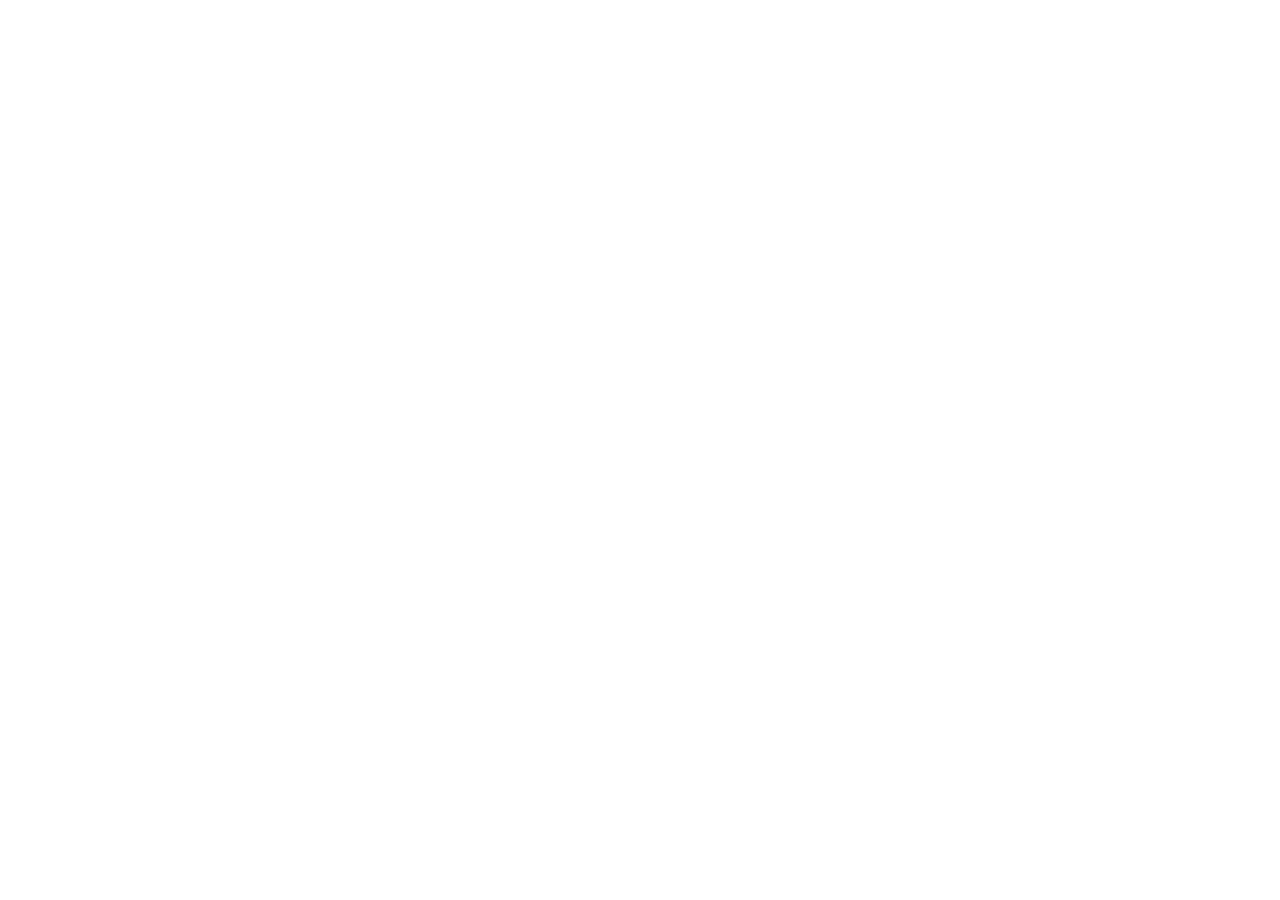
==== frontend/checkin-app/index.html @ 1bbc7848 "feat:Adicinar protótipo da tela da recepção" ====
<!DOCTYPE html>
<html lang="en">
<head>
    <meta charset="UTF-8">
    <meta name="viewport" content="width=device-width, initial-scale=1.0">
    <title>Hotel Check-in app</title>
</head> 
<body>
    
</body>
</html>
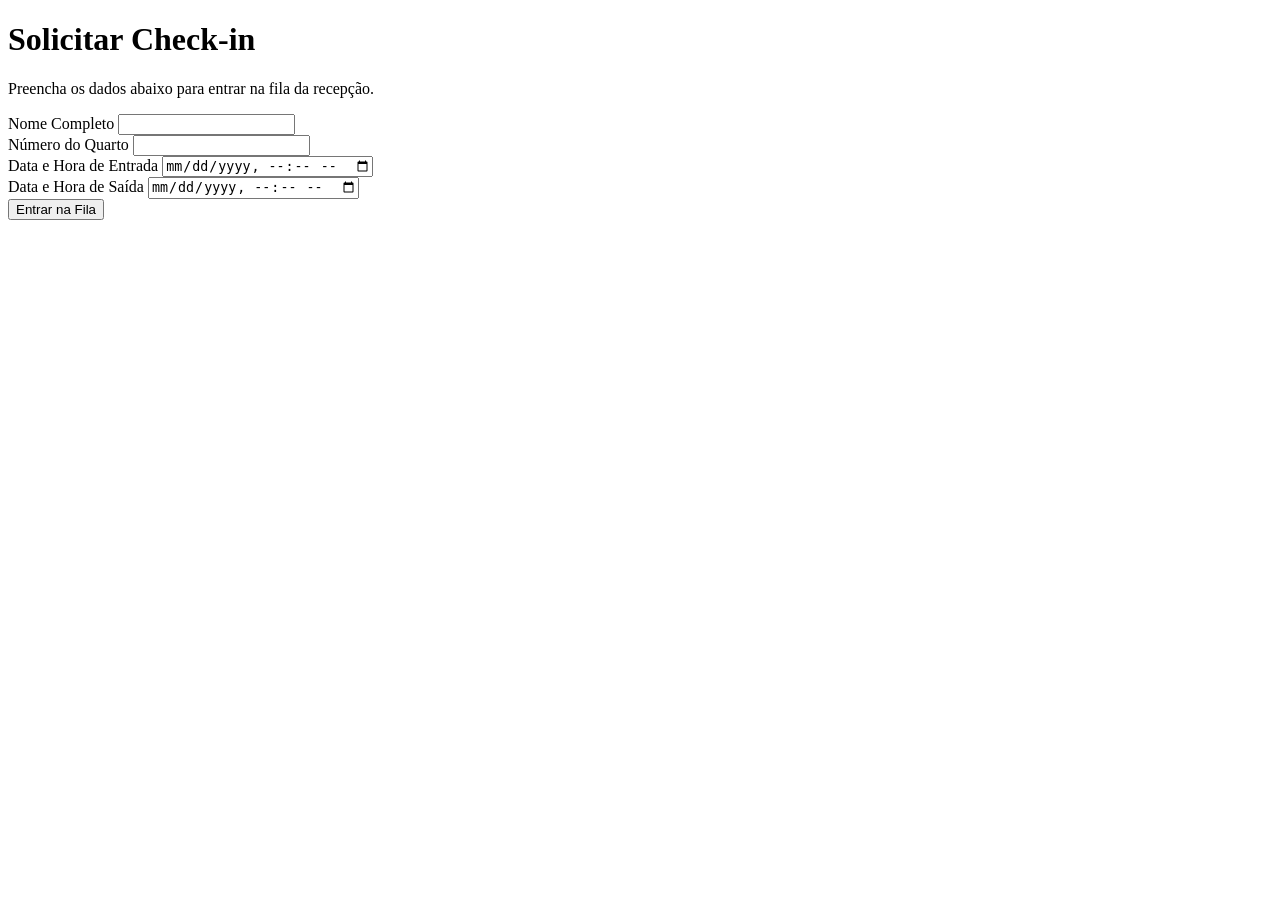
==== commit 4a4c531d: "Add files via upload" ====
--- a/frontend/checkin-app/index.html
+++ b/frontend/checkin-app/index.html
@@ -1,11 +1,44 @@
 <!DOCTYPE html>
-<html lang="en">
+<html lang="pt-BR">
 <head>
     <meta charset="UTF-8">
     <meta name="viewport" content="width=device-width, initial-scale=1.0">
-    <title>Hotel Check-in app</title>
-</head> 
+    <title>Solicitar Check-in</title>
+    <link rel="stylesheet" href="style.css">
+</head>
 <body>
-    
+    <main class="container">
+        <header>
+            <h1>Solicitar Check-in</h1>
+            <p>Preencha os dados abaixo para entrar na fila da recepção.</p>
+        </header>
+
+        <form id="checkinForm">
+            <div class="input-group">
+                <label for="nome_hospede">Nome Completo</label>
+                <input type="text" id="nome_hospede" name="nome_hospede" required>
+            </div>
+
+            <div class="input-group">
+                <label for="numero_quarto">Número do Quarto</label>
+                <input type="number" id="numero_quarto" name="numero_quarto" required>
+            </div>
+
+            <div class="input-group">
+                <label for="horario_entrada">Data e Hora de Entrada</label>
+                <input type="datetime-local" id="horario_entrada" name="horario_entrada" required>
+            </div>
+
+            <div class="input-group">
+                <label for="horario_saida">Data e Hora de Saída</label>
+                <input type="datetime-local" id="horario_saida" name="horario_saida" required>
+            </div>
+
+            <button type="submit" id="submitBtn">Entrar na Fila</button>
+        </form>
+        <div id="mensagemFeedback"></div>
+    </main>
+
+    <script src="script.js"></script>
 </body>
 </html>
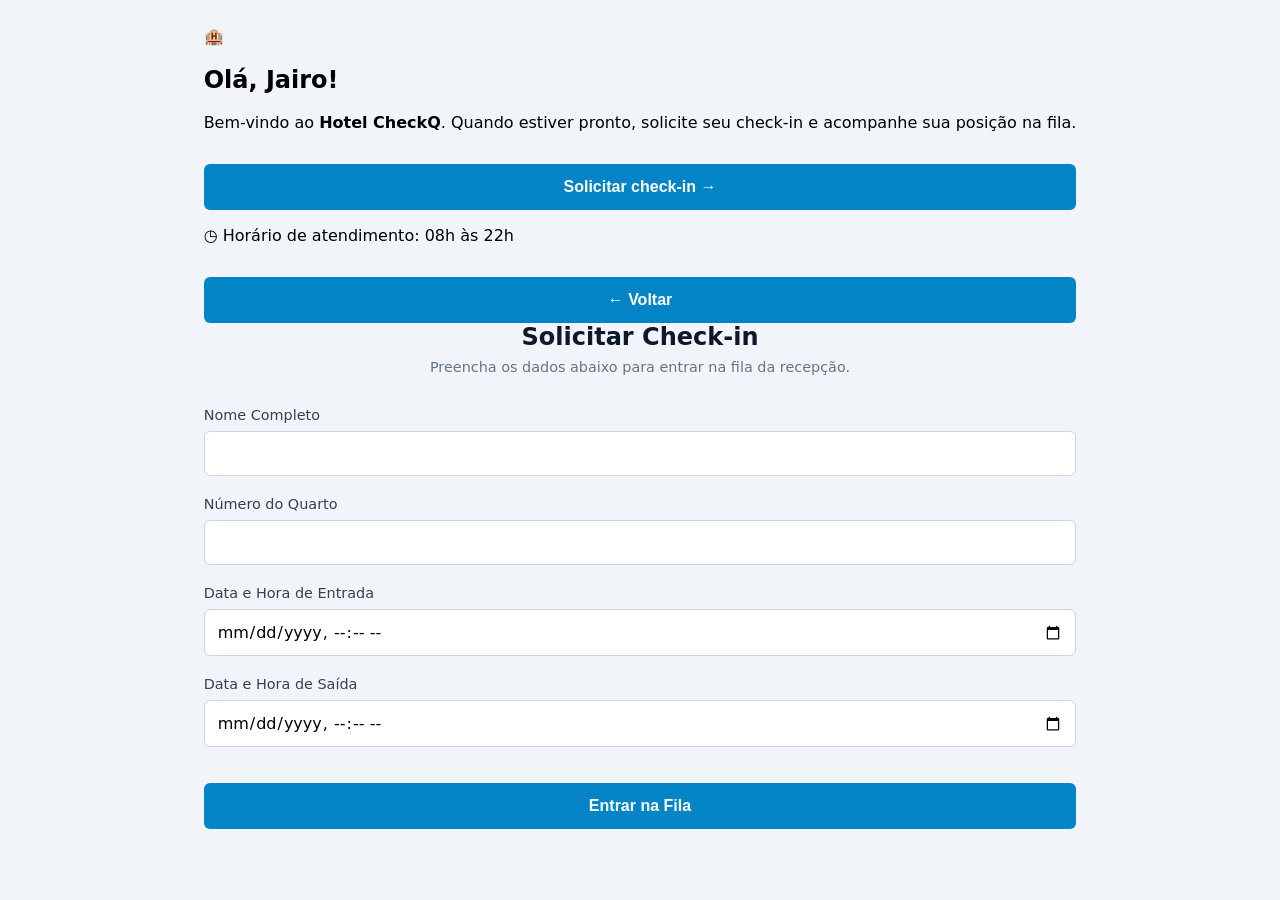
==== commit 660ed7c0: "Add files via upload" ====
--- a/frontend/checkin-app/index.html
+++ b/frontend/checkin-app/index.html
@@ -3,42 +3,75 @@
 <head>
     <meta charset="UTF-8">
     <meta name="viewport" content="width=device-width, initial-scale=1.0">
-    <title>Solicitar Check-in</title>
+    <title>Hotel CheckQ</title>
     <link rel="stylesheet" href="style.css">
 </head>
 <body>
-    <main class="container">
-        <header>
-            <h1>Solicitar Check-in</h1>
-            <p>Preencha os dados abaixo para entrar na fila da recepção.</p>
-        </header>
+<main class="app-container">
 
-        <form id="checkinForm">
-            <div class="input-group">
-                <label for="nome_hospede">Nome Completo</label>
-                <input type="text" id="nome_hospede" name="nome_hospede" required>
-            </div>
+    <section id="welcomeScreen" class="screen welcome-screen">
+        <div class="welcome-card">
+            <div class="logo" aria-label="Hotel CheckQ">🏨</div>
+            <h1>Olá, Jairo!</h1>
+            <p class="welcome-text">
+                Bem-vindo ao <strong>Hotel CheckQ</strong>.
+                Quando estiver pronto, solicite seu check-in
+                e acompanhe sua posição na fila.
+            </p>
+            <button type="button" id="startCheckinBtn" class="primary-button">
+                Solicitar check-in <span aria-hidden="true">→</span>
+            </button>
+            <p class="service-hours">
+                <span aria-hidden="true">◷</span>
+                Horário de atendimento: 08h às 22h
+            </p>
+        </div>
+    </section>
 
-            <div class="input-group">
-                <label for="numero_quarto">Número do Quarto</label>
-                <input type="number" id="numero_quarto" name="numero_quarto" required>
-            </div>
+    <section id="checkinScreen" class="screen checkin-screen hidden">
+        <div class="checkin-card">
+            <button type="button" id="backBtn" class="back-button">← Voltar</button>
 
-            <div class="input-group">
-                <label for="horario_entrada">Data e Hora de Entrada</label>
-                <input type="datetime-local" id="horario_entrada" name="horario_entrada" required>
-            </div>
+            <header>
+                <h1>Solicitar Check-in</h1>
+                <p>Preencha os dados abaixo para entrar na fila da recepção.</p>
+            </header>
 
-            <div class="input-group">
-                <label for="horario_saida">Data e Hora de Saída</label>
-                <input type="datetime-local" id="horario_saida" name="horario_saida" required>
-            </div>
+            <form id="checkinForm">
+                <div class="input-group">
+                    <label for="nome_hospede">Nome Completo</label>
+                    <input type="text" id="nome_hospede" name="nome_hospede"
+                           autocomplete="name" required>
+                </div>
 
-            <button type="submit" id="submitBtn">Entrar na Fila</button>
-        </form>
-        <div id="mensagemFeedback"></div>
-    </main>
+                <div class="input-group">
+                    <label for="numero_quarto">Número do Quarto</label>
+                    <input type="number" id="numero_quarto" name="numero_quarto"
+                           min="1" required>
+                </div>
 
-    <script src="script.js"></script>
+                <div class="input-group">
+                    <label for="horario_entrada">Data e Hora de Entrada</label>
+                    <input type="datetime-local" id="horario_entrada"
+                           name="horario_entrada" required>
+                </div>
+
+                <div class="input-group">
+                    <label for="horario_saida">Data e Hora de Saída</label>
+                    <input type="datetime-local" id="horario_saida"
+                           name="horario_saida" required>
+                </div>
+
+                <button type="submit" id="submitBtn" class="primary-button">
+                    Entrar na Fila
+                </button>
+            </form>
+
+            <div id="mensagemFeedback" role="status" aria-live="polite"></div>
+        </div>
+    </section>
+
+</main>
+<script src="script.js"></script>
 </body>
-</html>+</html>
--- a/frontend/checkin-app/style.css
+++ b/frontend/checkin-app/style.css
@@ -0,0 +1,105 @@
+:root {
+    --primary: #0284c7;
+    --primary-hover: #0369a1;
+    --bg-color: #f1f5f9;
+    --text-main: #0f172a;
+    --text-muted: #64748b;
+}
+
+body {
+    font-family: system-ui, -apple-system, sans-serif;
+    background-color: var(--bg-color);
+    display: flex;
+    justify-content: center;
+    align-items: center;
+    min-height: 100vh;
+    margin: 0;
+    padding: 20px;
+    box-sizing: border-box;
+}
+
+.container {
+    background: white;
+    padding: 2.5rem;
+    border-radius: 12px;
+    box-shadow: 0 10px 15px -3px rgba(0, 0, 0, 0.1);
+    width: 100%;
+    max-width: 400px;
+}
+
+header {
+    text-align: center;
+    margin-bottom: 2rem;
+}
+
+header h1 {
+    margin: 0 0 0.5rem 0;
+    color: var(--text-main);
+    font-size: 1.5rem;
+}
+
+header p {
+    margin: 0;
+    color: var(--text-muted);
+    font-size: 0.9rem;
+}
+
+.input-group {
+    margin-bottom: 1.25rem;
+}
+
+.input-group label {
+    display: block;
+    margin-bottom: 0.5rem;
+    font-weight: 500;
+    color: #334155;
+    font-size: 0.9rem;
+}
+
+.input-group input {
+    width: 100%;
+    padding: 0.75rem;
+    border: 1px solid #cbd5e1;
+    border-radius: 6px;
+    box-sizing: border-box;
+    font-family: inherit;
+    font-size: 1rem;
+    transition: border-color 0.2s;
+}
+
+.input-group input:focus {
+    outline: none;
+    border-color: var(--primary);
+    box-shadow: 0 0 0 3px rgba(2, 132, 199, 0.1);
+}
+
+button {
+    width: 100%;
+    padding: 0.875rem;
+    background: var(--primary);
+    color: white;
+    border: none;
+    border-radius: 6px;
+    font-size: 1rem;
+    font-weight: 600;
+    cursor: pointer;
+    transition: background 0.2s;
+    margin-top: 1rem;
+}
+
+button:hover {
+    background: var(--primary-hover);
+}
+
+button:disabled {
+    background: #94a3b8;
+    cursor: not-allowed;
+}
+
+#mensagemFeedback {
+    margin-top: 1.5rem;
+    text-align: center;
+    font-weight: 500;
+    font-size: 0.9rem;
+    min-height: 20px;
+}
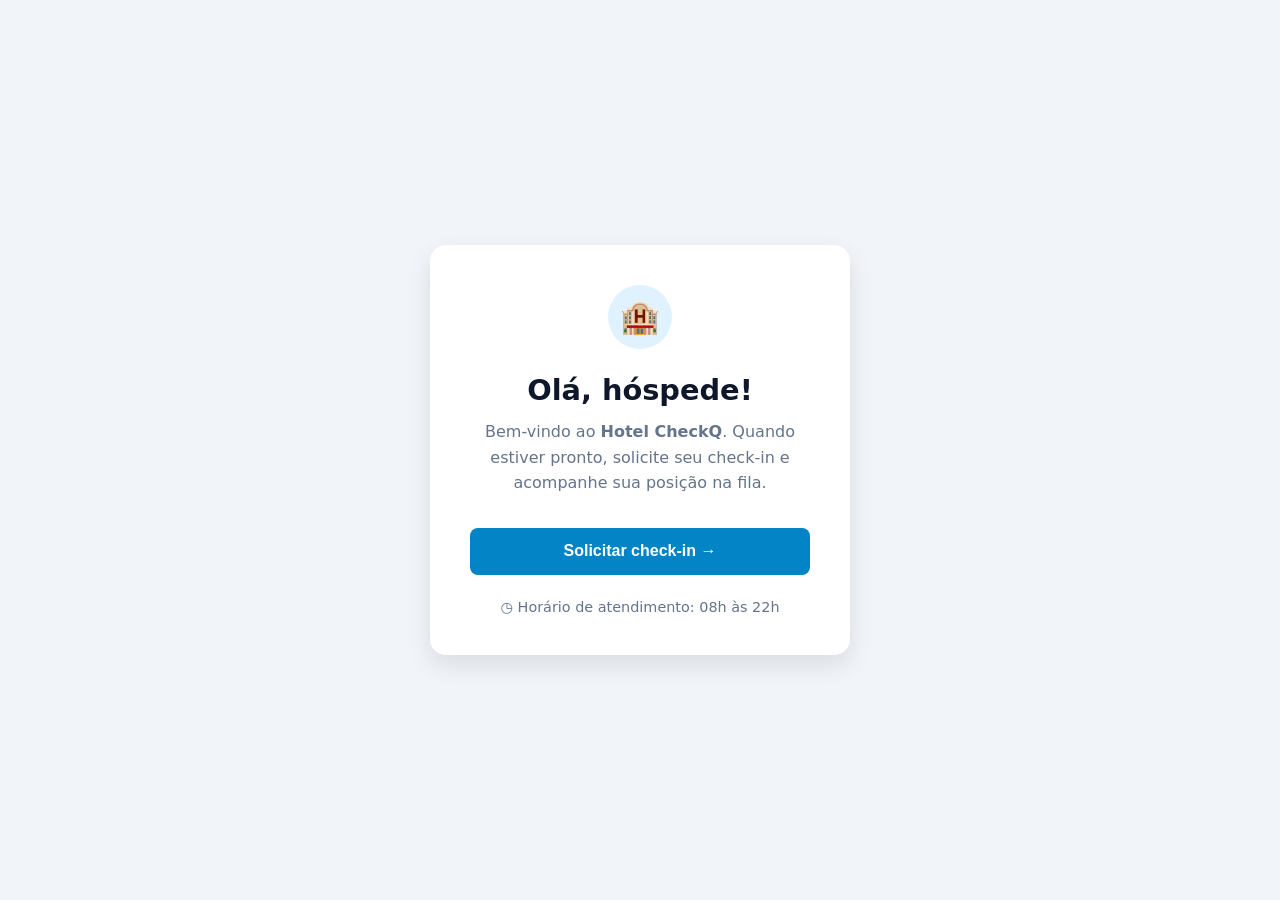
==== commit 5f97709d: "Update welcome message to include guest name Linha 15 ( alterada )" ====
--- a/frontend/checkin-app/index.html
+++ b/frontend/checkin-app/index.html
@@ -12,7 +12,7 @@
     <section id="welcomeScreen" class="screen welcome-screen">
         <div class="welcome-card">
             <div class="logo" aria-label="Hotel CheckQ">🏨</div>
-            <h1>Olá, Jairo!</h1>
+            <h1>Olá, <span id="nomeUsuario">hóspede</span>!</h1>
             <p class="welcome-text">
                 Bem-vindo ao <strong>Hotel CheckQ</strong>.
                 Quando estiver pronto, solicite seu check-in
--- a/frontend/checkin-app/style.css
+++ b/frontend/checkin-app/style.css
@@ -1,105 +1,197 @@
-:root {
-    --primary: #0284c7;
-    --primary-hover: #0369a1;
-    --bg-color: #f1f5f9;
-    --text-main: #0f172a;
-    --text-muted: #64748b;
-}
-
-body {
-    font-family: system-ui, -apple-system, sans-serif;
-    background-color: var(--bg-color);
-    display: flex;
-    justify-content: center;
-    align-items: center;
-    min-height: 100vh;
-    margin: 0;
-    padding: 20px;
-    box-sizing: border-box;
-}
-
-.container {
-    background: white;
-    padding: 2.5rem;
-    border-radius: 12px;
-    box-shadow: 0 10px 15px -3px rgba(0, 0, 0, 0.1);
-    width: 100%;
-    max-width: 400px;
-}
-
-header {
-    text-align: center;
-    margin-bottom: 2rem;
-}
-
-header h1 {
-    margin: 0 0 0.5rem 0;
-    color: var(--text-main);
-    font-size: 1.5rem;
-}
-
-header p {
-    margin: 0;
-    color: var(--text-muted);
-    font-size: 0.9rem;
-}
-
-.input-group {
-    margin-bottom: 1.25rem;
-}
-
-.input-group label {
-    display: block;
-    margin-bottom: 0.5rem;
-    font-weight: 500;
-    color: #334155;
-    font-size: 0.9rem;
-}
-
-.input-group input {
-    width: 100%;
-    padding: 0.75rem;
-    border: 1px solid #cbd5e1;
-    border-radius: 6px;
-    box-sizing: border-box;
-    font-family: inherit;
-    font-size: 1rem;
-    transition: border-color 0.2s;
-}
-
-.input-group input:focus {
-    outline: none;
-    border-color: var(--primary);
-    box-shadow: 0 0 0 3px rgba(2, 132, 199, 0.1);
-}
-
-button {
-    width: 100%;
-    padding: 0.875rem;
-    background: var(--primary);
-    color: white;
-    border: none;
-    border-radius: 6px;
-    font-size: 1rem;
-    font-weight: 600;
-    cursor: pointer;
-    transition: background 0.2s;
-    margin-top: 1rem;
-}
-
-button:hover {
-    background: var(--primary-hover);
-}
-
-button:disabled {
-    background: #94a3b8;
-    cursor: not-allowed;
-}
-
-#mensagemFeedback {
-    margin-top: 1.5rem;
-    text-align: center;
-    font-weight: 500;
-    font-size: 0.9rem;
-    min-height: 20px;
-}+* {
+    box-sizing: border-box;
+}
+
+:root {
+    --primary: #0284c7;
+    --primary-hover: #0369a1;
+    --bg-color: #f1f5f9;
+    --card-color: #ffffff;
+    --text-main: #0f172a;
+    --text-muted: #64748b;
+    --border: #cbd5e1;
+    --success: #15803d;
+    --error: #dc2626;
+}
+
+body {
+    font-family: system-ui, -apple-system, BlinkMacSystemFont, "Segoe UI", sans-serif;
+    background-color: var(--bg-color);
+    color: var(--text-main);
+    min-height: 100vh;
+    margin: 0;
+    padding: 20px;
+}
+
+.app-container {
+    min-height: calc(100vh - 40px);
+    display: flex;
+    justify-content: center;
+    align-items: center;
+}
+
+.screen {
+    width: 100%;
+    display: flex;
+    justify-content: center;
+}
+
+.hidden {
+    display: none;
+}
+
+/* Tela de apresentação */
+.welcome-card,
+.checkin-card {
+    background: var(--card-color);
+    width: 100%;
+    max-width: 420px;
+    padding: 2.5rem;
+    border-radius: 16px;
+    box-shadow: 0 10px 25px rgba(15, 23, 42, 0.10);
+}
+
+.welcome-card {
+    text-align: center;
+}
+
+.logo {
+    width: 64px;
+    height: 64px;
+    margin: 0 auto 1.5rem;
+    border-radius: 50%;
+    background: #e0f2fe;
+    display: flex;
+    align-items: center;
+    justify-content: center;
+    font-size: 2rem;
+}
+
+.welcome-card h1 {
+    margin: 0 0 0.75rem;
+    font-size: 1.8rem;
+}
+
+.welcome-text {
+    margin: 0 auto 2rem;
+    max-width: 330px;
+    color: var(--text-muted);
+    line-height: 1.6;
+}
+
+.primary-button {
+    width: 100%;
+    padding: 0.9rem 1rem;
+    background: var(--primary);
+    color: white;
+    border: none;
+    border-radius: 8px;
+    font-size: 1rem;
+    font-weight: 600;
+    cursor: pointer;
+    transition: background 0.2s, transform 0.1s;
+}
+
+.primary-button:hover {
+    background: var(--primary-hover);
+}
+
+.primary-button:active {
+    transform: scale(0.99);
+}
+
+.service-hours {
+    margin: 1.5rem 0 0;
+    color: var(--text-muted);
+    font-size: 0.9rem;
+}
+
+/* Tela de check-in */
+.back-button {
+    background: transparent;
+    border: none;
+    color: var(--primary);
+    padding: 0;
+    margin-bottom: 1.5rem;
+    font-size: 0.95rem;
+    cursor: pointer;
+}
+
+.back-button:hover {
+    color: var(--primary-hover);
+}
+
+header {
+    text-align: center;
+    margin-bottom: 2rem;
+}
+
+header h1 {
+    margin: 0 0 0.5rem;
+    font-size: 1.5rem;
+}
+
+header p {
+    margin: 0;
+    color: var(--text-muted);
+    font-size: 0.9rem;
+    line-height: 1.5;
+}
+
+.input-group {
+    margin-bottom: 1.25rem;
+}
+
+.input-group label {
+    display: block;
+    margin-bottom: 0.5rem;
+    font-weight: 500;
+    color: #334155;
+    font-size: 0.9rem;
+}
+
+.input-group input {
+    width: 100%;
+    padding: 0.75rem;
+    border: 1px solid var(--border);
+    border-radius: 6px;
+    font-family: inherit;
+    font-size: 1rem;
+    background: white;
+    transition: border-color 0.2s, box-shadow 0.2s;
+}
+
+.input-group input:focus {
+    outline: none;
+    border-color: var(--primary);
+    box-shadow: 0 0 0 3px rgba(2, 132, 199, 0.1);
+}
+
+#mensagemFeedback {
+    margin-top: 1.5rem;
+    text-align: center;
+    font-weight: 500;
+    font-size: 0.9rem;
+    line-height: 1.4;
+    min-height: 20px;
+}
+
+@media (max-width: 480px) {
+    body {
+        padding: 12px;
+    }
+
+    .app-container {
+        min-height: calc(100vh - 24px);
+    }
+
+    .welcome-card,
+    .checkin-card {
+        padding: 2rem 1.25rem;
+        border-radius: 14px;
+    }
+
+    .welcome-card h1 {
+        font-size: 1.55rem;
+    }
+}
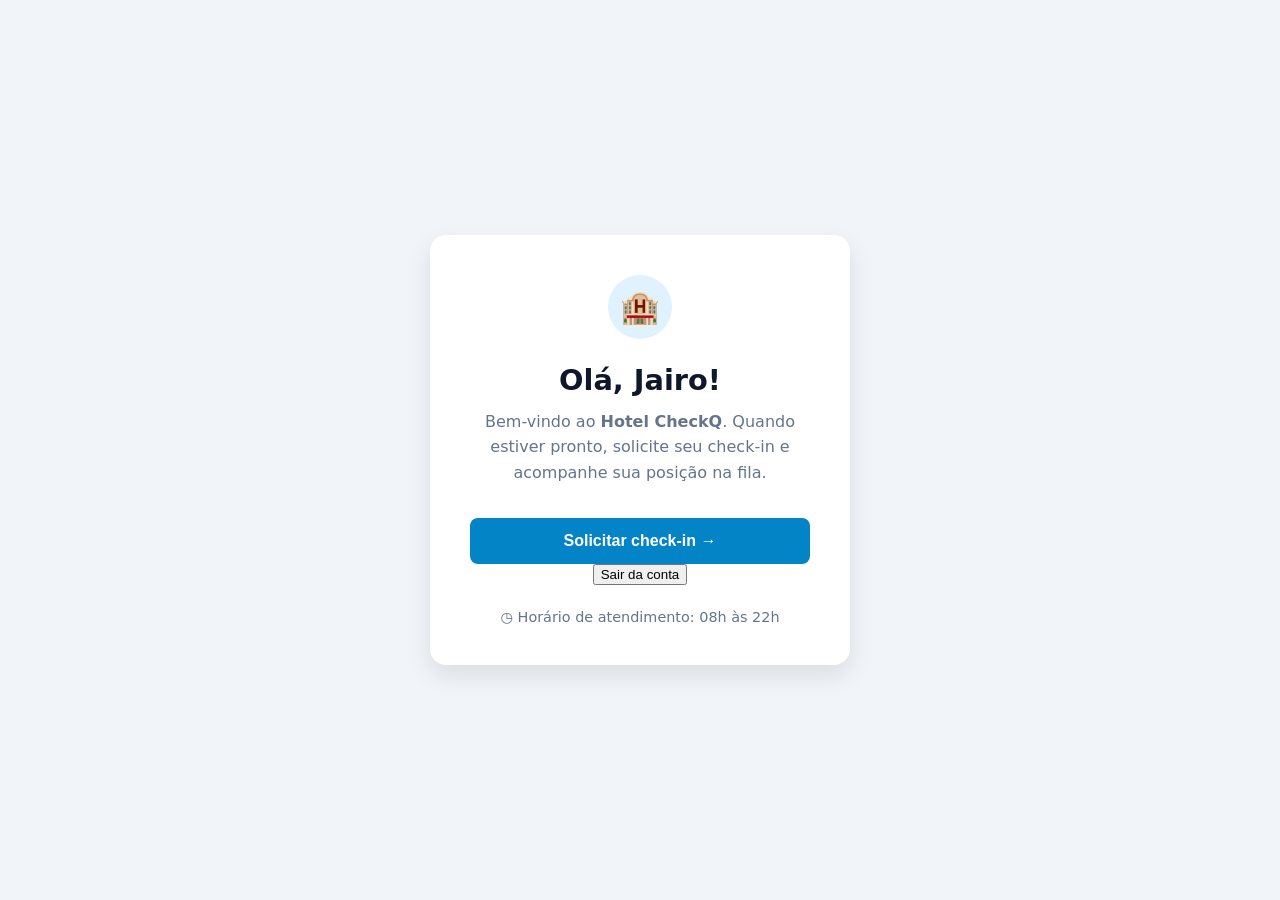
==== commit 7544ead8: "Add logout button to check-in app Linha 25 - 27" ====
--- a/frontend/checkin-app/index.html
+++ b/frontend/checkin-app/index.html
@@ -12,7 +12,7 @@
     <section id="welcomeScreen" class="screen welcome-screen">
         <div class="welcome-card">
             <div class="logo" aria-label="Hotel CheckQ">🏨</div>
-            <h1>Olá, <span id="nomeUsuario">hóspede</span>!</h1>
+            <h1>Olá, Jairo!</h1>
             <p class="welcome-text">
                 Bem-vindo ao <strong>Hotel CheckQ</strong>.
                 Quando estiver pronto, solicite seu check-in
@@ -21,6 +21,11 @@
             <button type="button" id="startCheckinBtn" class="primary-button">
                 Solicitar check-in <span aria-hidden="true">→</span>
             </button>
+
+            <button type="button" id="logoutBtn" class="logout-button">
+                Sair da conta
+            </button>
+            
             <p class="service-hours">
                 <span aria-hidden="true">◷</span>
                 Horário de atendimento: 08h às 22h
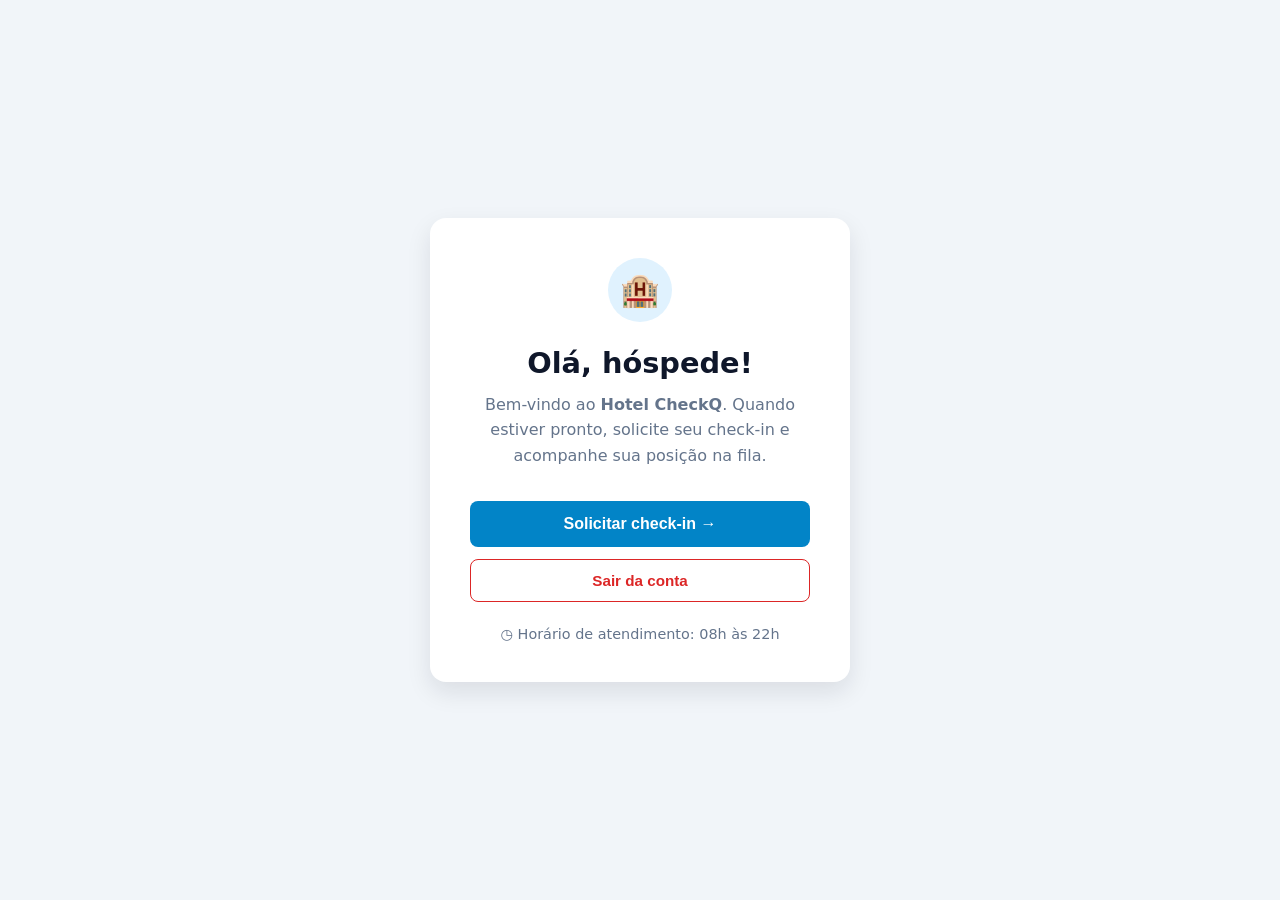
==== commit 73b763a0: "Add logout button to check-in app Linha 25 - 27" ====
--- a/frontend/checkin-app/index.html
+++ b/frontend/checkin-app/index.html
@@ -12,7 +12,7 @@
     <section id="welcomeScreen" class="screen welcome-screen">
         <div class="welcome-card">
             <div class="logo" aria-label="Hotel CheckQ">🏨</div>
-            <h1>Olá, Jairo!</h1>
+            <h1>Olá, <span id="nomeUsuario">hóspede</span>!</h1>
             <p class="welcome-text">
                 Bem-vindo ao <strong>Hotel CheckQ</strong>.
                 Quando estiver pronto, solicite seu check-in
--- a/frontend/checkin-app/style.css
+++ b/frontend/checkin-app/style.css
@@ -195,3 +195,20 @@
         font-size: 1.55rem;
     }
 }
+
+.logout-button {
+    width: 100%;
+    margin-top: 0.75rem;
+    padding: 0.75rem 1rem;
+    background: transparent;
+    color: var(--error);
+    border: 1px solid var(--error);
+    border-radius: 8px;
+    font-size: 0.95rem;
+    font-weight: 600;
+    cursor: pointer;
+}
+
+.logout-button:hover {
+    background: #fef2f2;
+}
